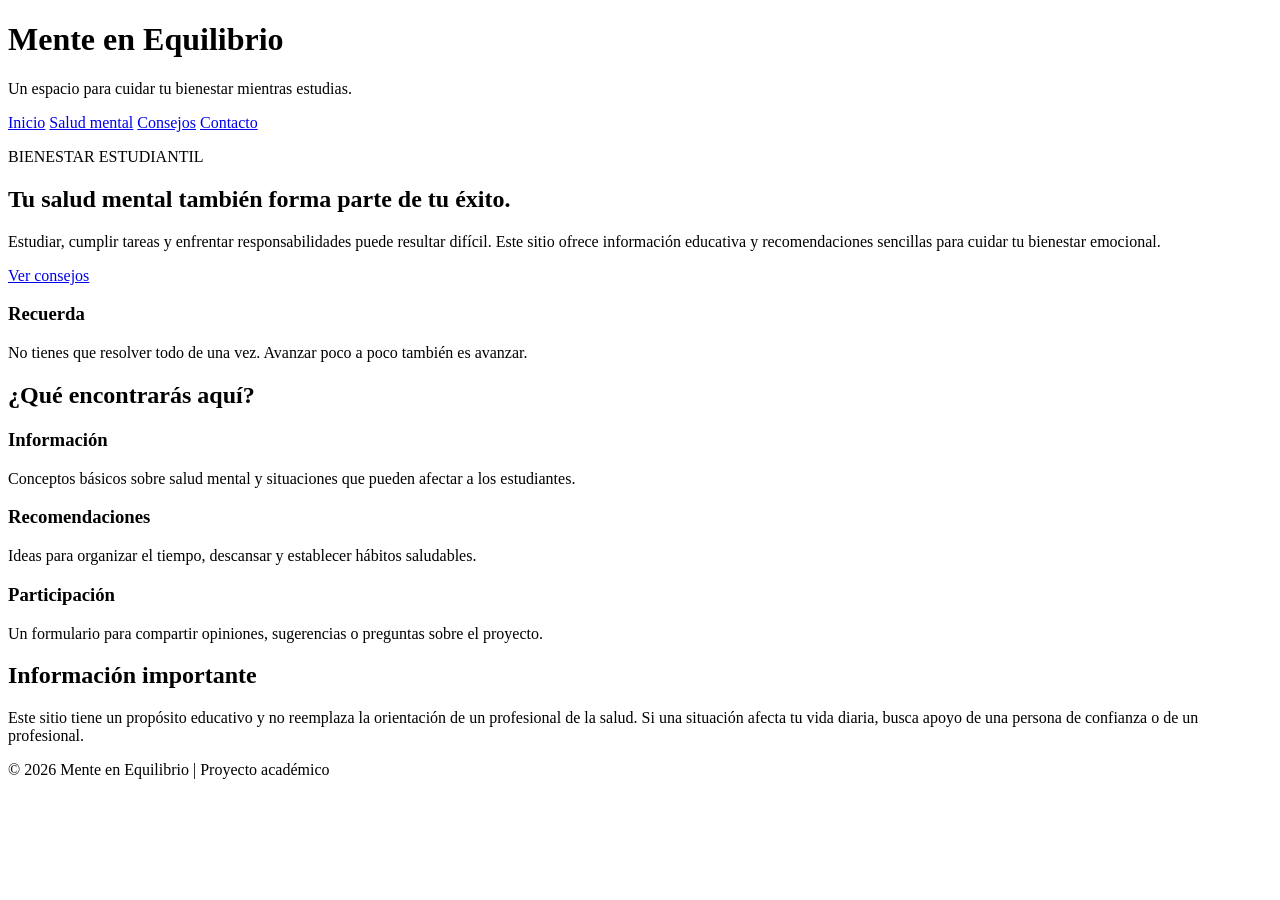
==== index.html @ 03d4d880 "Add files via upload" ====
<!DOCTYPE html>
<html lang="es">
<head>
    <meta charset="UTF-8">
    <meta name="viewport" content="width=device-width, initial-scale=1.0">
    <meta name="description" content="Mente en Equilibrio: salud mental y bienestar para estudiantes.">
    <meta property="og:title" content="Mente en Equilibrio">
    <meta property="og:description" content="Consejos y recursos educativos para el bienestar estudiantil.">
    <meta property="og:type" content="website">
    <title>Inicio | Mente en Equilibrio</title>
    <link rel="stylesheet" href="css/estilos.css">
</head>
<body>
    <header class="encabezado">
        <div class="contenedor">
            <h1>Mente en Equilibrio</h1>
            <p>Un espacio para cuidar tu bienestar mientras estudias.</p>
            <nav>
                <a class="activo" href="index.html">Inicio</a>
                <a href="salud-mental.html">Salud mental</a>
                <a href="consejos.html">Consejos</a>
                <a href="contacto.html">Contacto</a>
            </nav>
        </div>
    </header>

    <main class="contenedor">
        <section class="hero">
            <div>
                <p class="etiqueta">BIENESTAR ESTUDIANTIL</p>
                <h2>Tu salud mental también forma parte de tu éxito.</h2>
                <p>Estudiar, cumplir tareas y enfrentar responsabilidades puede resultar difícil. Este sitio ofrece información educativa y recomendaciones sencillas para cuidar tu bienestar emocional.</p>
                <a class="boton" href="consejos.html">Ver consejos</a>
            </div>
            <div class="tarjeta destacada">
                <h3>Recuerda</h3>
                <p>No tienes que resolver todo de una vez. Avanzar poco a poco también es avanzar.</p>
            </div>
        </section>

        <section>
            <h2>¿Qué encontrarás aquí?</h2>
            <div class="rejilla">
                <article class="tarjeta">
                    <h3>Información</h3>
                    <p>Conceptos básicos sobre salud mental y situaciones que pueden afectar a los estudiantes.</p>
                </article>
                <article class="tarjeta">
                    <h3>Recomendaciones</h3>
                    <p>Ideas para organizar el tiempo, descansar y establecer hábitos saludables.</p>
                </article>
                <article class="tarjeta">
                    <h3>Participación</h3>
                    <p>Un formulario para compartir opiniones, sugerencias o preguntas sobre el proyecto.</p>
                </article>
            </div>
        </section>

        <section class="aviso">
            <h2>Información importante</h2>
            <p>Este sitio tiene un propósito educativo y no reemplaza la orientación de un profesional de la salud. Si una situación afecta tu vida diaria, busca apoyo de una persona de confianza o de un profesional.</p>
        </section>
    </main>

    <footer>
        <p>&copy; 2026 Mente en Equilibrio | Proyecto académico</p>
    </footer>
</body>
</html>
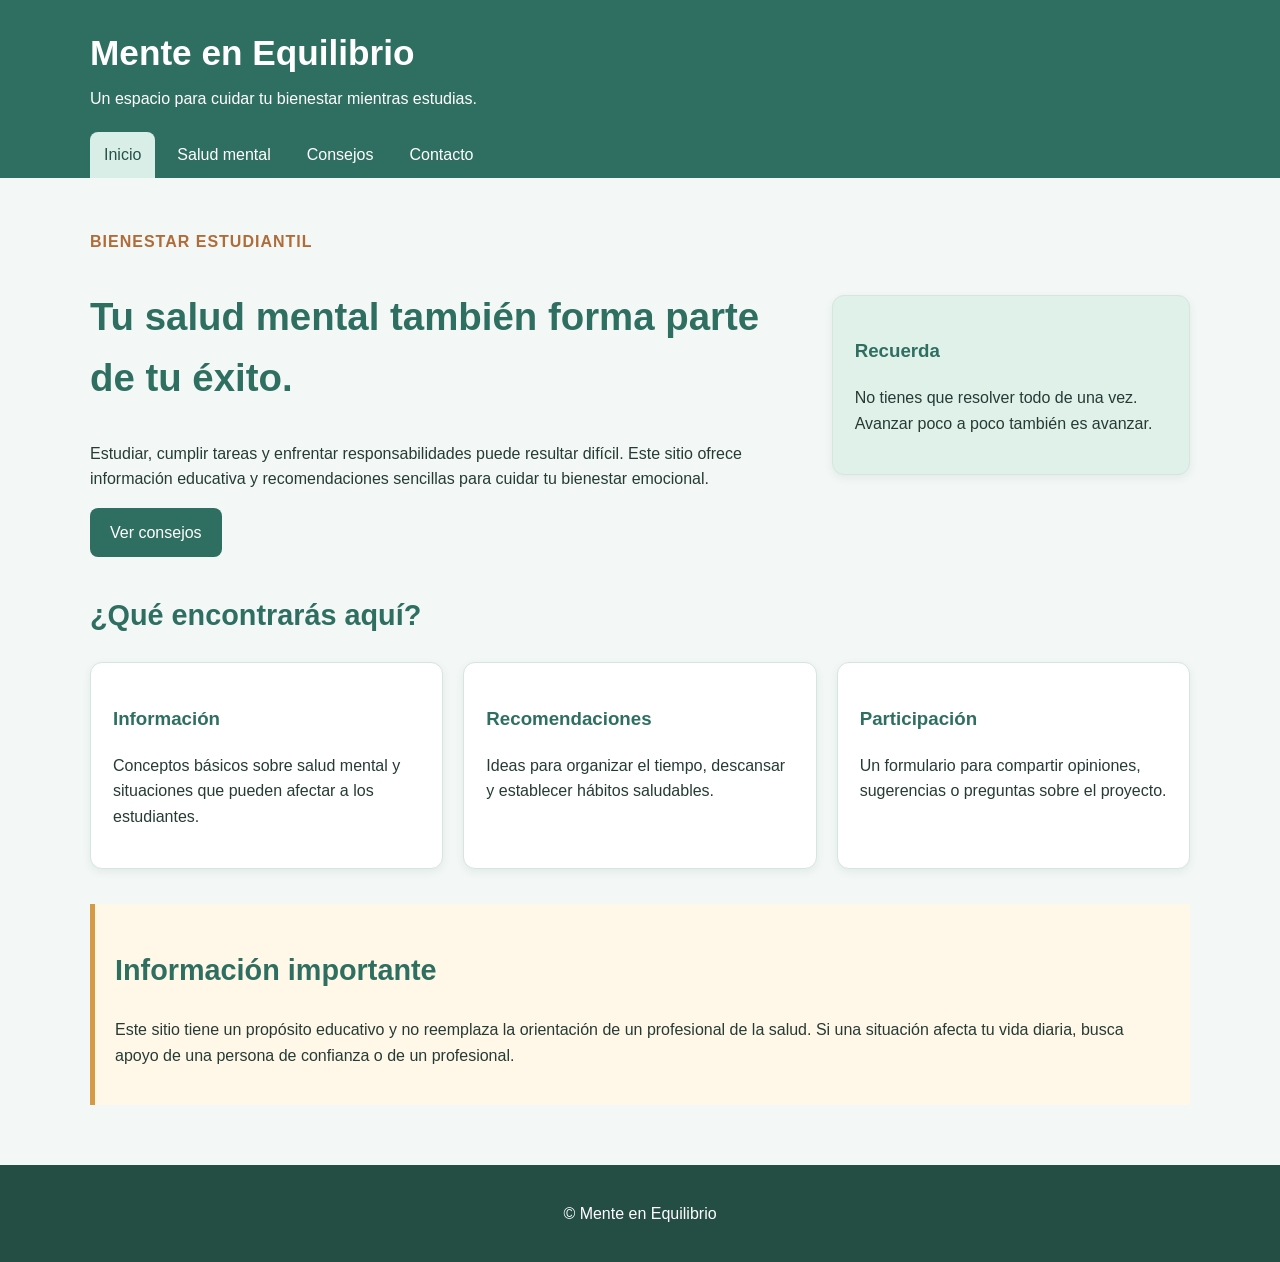
==== commit 6484bcd5: "Update index.html" ====
--- a/index.html
+++ b/index.html
@@ -63,7 +63,7 @@
     </main>
 
     <footer>
-        <p>&copy; 2026 Mente en Equilibrio | Proyecto académico</p>
+        <p>&copy; Mente en Equilibrio</p>
     </footer>
 </body>
 </html>
--- a/css/estilos.css
+++ b/css/estilos.css
@@ -0,0 +1,203 @@
+* {
+    box-sizing: border-box;
+}
+
+body {
+    margin: 0;
+    font-family: Arial, sans-serif;
+    line-height: 1.6;
+    background-color: #f3f8f6;
+    color: #263b35;
+}
+
+.contenedor {
+    width: 90%;
+    max-width: 1100px;
+    margin: 0 auto;
+}
+
+.encabezado {
+    background-color: #2f6f61;
+    color: white;
+    padding: 25px 0 0;
+}
+
+.encabezado h1 {
+    margin: 0;
+    font-size: 2.2rem;
+}
+
+.encabezado p {
+    margin-top: 5px;
+}
+
+nav {
+    display: flex;
+    flex-wrap: wrap;
+    gap: 8px;
+    margin-top: 20px;
+}
+
+nav a {
+    color: white;
+    text-decoration: none;
+    padding: 10px 14px;
+    border-radius: 8px 8px 0 0;
+}
+
+nav a:hover,
+nav a.activo {
+    background-color: #d9eee6;
+    color: #245247;
+}
+
+main {
+    padding: 35px 0;
+}
+
+.hero {
+    display: grid;
+    grid-template-columns: 2fr 1fr;
+    gap: 25px;
+    align-items: center;
+    margin-bottom: 35px;
+}
+
+h2 {
+    color: #2f6f61;
+    font-size: 1.8rem;
+}
+
+h3 {
+    color: #2f6f61;
+}
+
+.hero h2 {
+    font-size: 2.4rem;
+}
+
+.etiqueta {
+    color: #b06c38;
+    font-weight: bold;
+    letter-spacing: 1px;
+}
+
+.tarjeta {
+    background-color: white;
+    border: 1px solid #d5e5df;
+    border-radius: 12px;
+    padding: 22px;
+    box-shadow: 0 3px 8px rgba(35, 70, 60, 0.08);
+}
+
+.destacada {
+    background-color: #e0f1e9;
+}
+
+.rejilla {
+    display: grid;
+    grid-template-columns: repeat(3, 1fr);
+    gap: 20px;
+    margin: 20px 0 35px;
+}
+
+.introduccion {
+    max-width: 800px;
+}
+
+.aviso {
+    background-color: #fff7e8;
+    border-left: 5px solid #d49a45;
+    padding: 20px;
+    margin-top: 30px;
+}
+
+.boton {
+    display: inline-block;
+    background-color: #2f6f61;
+    color: white;
+    border: none;
+    border-radius: 8px;
+    padding: 12px 20px;
+    text-decoration: none;
+    cursor: pointer;
+    font-size: 1rem;
+}
+
+.boton:hover {
+    background-color: #245247;
+}
+
+.formulario {
+    max-width: 650px;
+    background-color: white;
+    padding: 25px;
+    border-radius: 12px;
+    box-shadow: 0 3px 8px rgba(35, 70, 60, 0.08);
+}
+
+.formulario label {
+    display: block;
+    font-weight: bold;
+    margin-top: 15px;
+}
+
+.formulario input,
+.formulario select,
+.formulario textarea {
+    width: 100%;
+    padding: 11px;
+    margin-top: 6px;
+    border: 1px solid #aac8bd;
+    border-radius: 6px;
+    font: inherit;
+}
+
+.formulario input:focus,
+.formulario select:focus,
+.formulario textarea:focus {
+    outline: 2px solid #79ad9d;
+}
+
+.formulario .check {
+    display: flex;
+    gap: 8px;
+    align-items: flex-start;
+    font-weight: normal;
+}
+
+.formulario .check input {
+    width: auto;
+    margin-top: 6px;
+}
+
+.formulario .boton {
+    margin-top: 20px;
+}
+
+footer {
+    background-color: #244d43;
+    color: white;
+    text-align: center;
+    padding: 20px;
+    margin-top: 25px;
+}
+
+@media (max-width: 768px) {
+    .hero,
+    .rejilla {
+        grid-template-columns: 1fr;
+    }
+
+    .encabezado h1 {
+        font-size: 1.8rem;
+    }
+
+    .hero h2 {
+        font-size: 2rem;
+    }
+
+    nav a {
+        padding: 9px 10px;
+    }
+}
